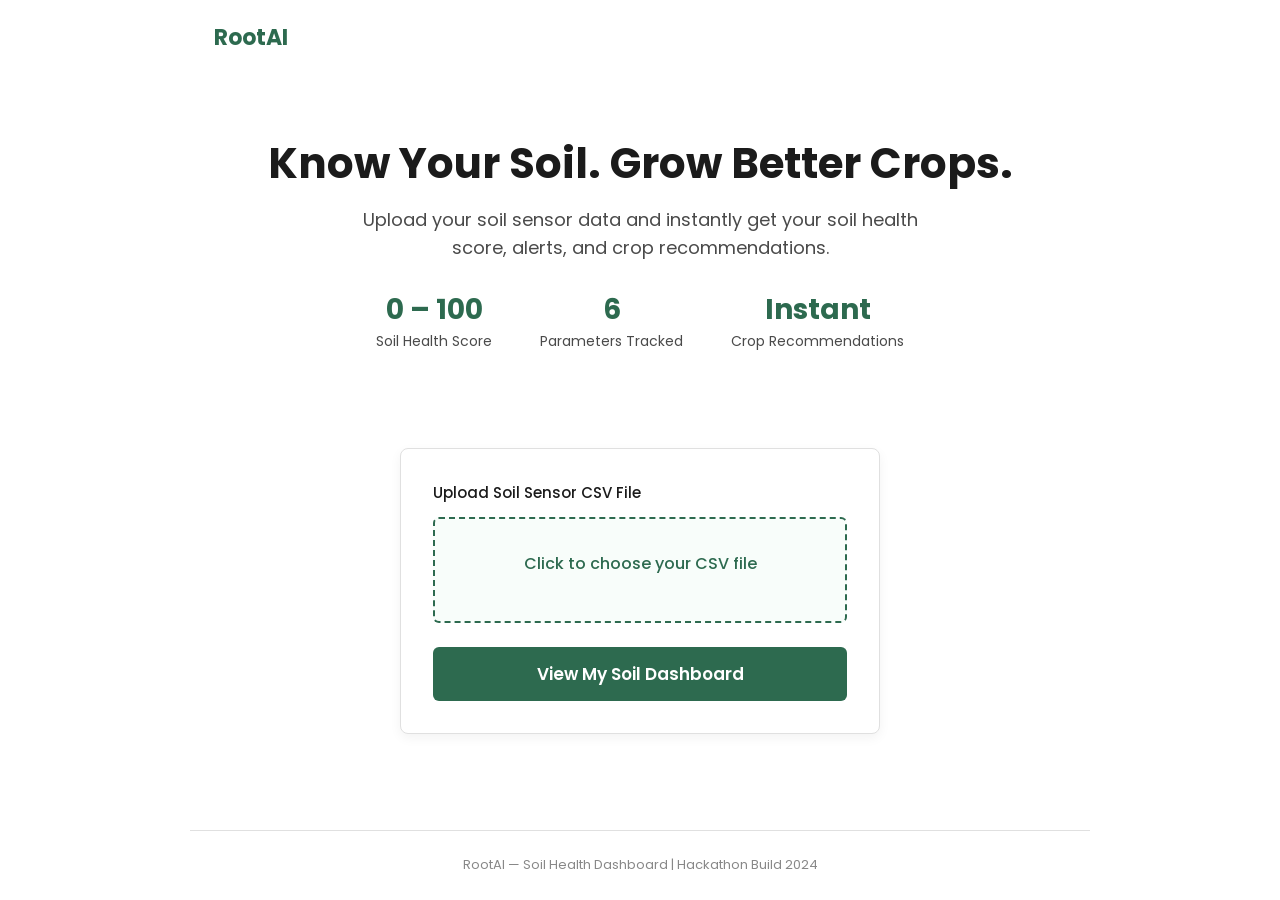
==== rootai-frontend/index.html @ 00239bf8 "landing page" ====
<!DOCTYPE html>
<html lang="en">

<head>
    <meta charset="UTF-8">
    <meta name="viewport" content="width=device-width, initial-scale=1.0">
    <title>RootAI — Soil Health Dashboard</title>

    <!-- Google Fonts: Poppins -->
    <link rel="preconnect" href="https://fonts.googleapis.com">
    <link rel="preconnect" href="https://fonts.gstatic.com" crossorigin>
    <link href="https://fonts.googleapis.com/css2?family=Poppins:wght@400;500;600;700&display=swap" rel="stylesheet">

    <link rel="stylesheet" href="css/index.css">
</head>

<body>

    <div class="container">
        <header class="navbar">
            <div class="logo">RootAI</div>
        </header>
    </div>

    <main class="container">
        <!-- Hero Section -->
        <section class="hero">
            <h1 class="hero-heading">Know Your Soil. Grow Better Crops.</h1>
            <p class="hero-subtext">
                Upload your soil sensor data and instantly get your soil health score, alerts, and crop recommendations.
            </p>

            <div class="stats-row">
                <div class="stat-item">
                    <div class="stat-value">0 – 100</div>
                    <div class="stat-label">Soil Health Score</div>
                </div>
                <div class="stat-item">
                    <div class="stat-value">6</div>
                    <div class="stat-label">Parameters Tracked</div>
                </div>
                <div class="stat-item">
                    <div class="stat-value">Instant</div>
                    <div class="stat-label">Crop Recommendations</div>
                </div>
            </div>
        </section>

        <!-- Upload Card -->
        <section class="upload-card-container">
            <div class="upload-card">
                <label class="input-label">Upload Soil Sensor CSV File</label>

                <div class="upload-area">
                    <input type="file" id="csv-upload" class="upload-input-file" accept=".csv">
                    <div class="upload-area-text">Click to choose your CSV file</div>
                    <div class="filename-display" id="filename-text"></div>
                </div>

                <button id="btn-submit" class="btn-submit">View My Soil Dashboard</button>
                <div id="error-message" class="error-msg">Please upload a CSV file first</div>
            </div>
        </section>
    </main>

    <footer class="footer container">
        RootAI — Soil Health Dashboard | Hackathon Build 2024
    </footer>

    <script src="js/index.js"></script>
</body>

</html>
---- rootai-frontend/css/index.css ----
/* Reset & Base Styles */
* {
    box-sizing: border-box;
    margin: 0;
    padding: 0;
}

body {
    font-family: 'Poppins', sans-serif;
    background-color: #ffffff;
    color: #4a4a4a;
    line-height: 1.6;
    opacity: 0;
    animation: fadeIn 0.4s ease-out forwards;
    display: flex;
    flex-direction: column;
    min-height: 100vh;
}

@keyframes fadeIn {
    to {
        opacity: 1;
    }
}

/* Typography */
h1,
.heading-text {
    color: #1b1b1b;
    font-weight: 700;
}

/* Layout Containers */
.container {
    width: 100%;
    max-width: 900px;
    margin: 0 auto;
    padding: 0 24px;
}

/* Navbar */
.navbar {
    padding: 20px 0;
    display: flex;
    justify-content: space-between;
    align-items: center;
}

.navbar .logo {
    color: #2d6a4f;
    font-size: 22px;
    font-weight: 700;
}

/* Main Content Area */
main {
    flex: 1;
    display: flex;
    flex-direction: column;
    align-items: center;
}

/* Hero Section */
.hero {
    text-align: center;
    padding-top: 64px;
    padding-bottom: 48px;
    width: 100%;
}

.hero-heading {
    font-size: 42px;
    margin-bottom: 16px;
    line-height: 1.2;
}

.hero-subtext {
    font-size: 18px;
    color: #4a4a4a;
    max-width: 600px;
    margin: 0 auto;
}

/* Stats Row */
.stats-row {
    display: flex;
    justify-content: center;
    gap: 48px;
    margin-top: 32px;
}

.stat-item {
    text-align: center;
}

.stat-value {
    color: #2d6a4f;
    font-size: 28px;
    font-weight: 700;
    margin-bottom: 4px;
    line-height: 1.1;
}

.stat-label {
    color: #4a4a4a;
    font-size: 14px;
}

/* Upload Card */
.upload-card-container {
    width: 100%;
    max-width: 480px;
    margin-top: 48px;
    margin-bottom: 64px;
}

.upload-card {
    background: #ffffff;
    border: 1px solid #e0e0e0;
    box-shadow: 0 4px 12px rgba(0, 0, 0, 0.05);
    border-radius: 8px;
    padding: 32px;
    width: 100%;
}

.input-label {
    display: block;
    font-size: 15px;
    color: #1b1b1b;
    font-weight: 500;
    margin-bottom: 12px;
}

.upload-area {
    border: 2px dashed #2d6a4f;
    border-radius: 6px;
    padding: 32px 16px;
    text-align: center;
    cursor: pointer;
    background-color: #f8fdfa;
    transition: background-color 0.2s;
    position: relative;
    margin-bottom: 24px;
}

.upload-area:hover {
    background-color: #edf7f2;
}

.upload-area-text {
    font-size: 16px;
    color: #2d6a4f;
    font-weight: 500;
}

.upload-input-file {
    position: absolute;
    top: 0;
    left: 0;
    width: 100%;
    height: 100%;
    opacity: 0;
    cursor: pointer;
}

.filename-display {
    margin-top: 12px;
    font-size: 14px;
    color: #2d6a4f;
    font-weight: 500;
    word-break: break-all;
}

.btn-submit {
    display: block;
    width: 100%;
    background-color: #2d6a4f;
    color: #ffffff;
    border: none;
    font-size: 17px;
    font-weight: 600;
    font-family: 'Poppins', sans-serif;
    padding: 14px;
    border-radius: 6px;
    cursor: pointer;
    transition: background-color 0.2s;
}

.btn-submit:hover {
    background-color: #52b788;
}

.error-msg {
    color: #d32f2f;
    font-size: 14px;
    margin-top: 12px;
    text-align: center;
    display: none;
}

/* Footer */
.footer {
    width: 100%;
    text-align: center;
    padding: 24px 0;
    border-top: 1px solid #e0e0e0;
    color: #888888;
    font-size: 13px;
    margin-top: auto;
}

/* Responsive */
@media (max-width: 768px) {
    .hero-heading {
        font-size: 28px;
    }

    .stats-row {
        flex-direction: column;
        gap: 16px;
    }

    .upload-card-container {
        padding: 0 16px;
    }

    .upload-card {
        padding: 24px 16px;
    }

    .btn-submit {
        font-size: 16px;
    }
}
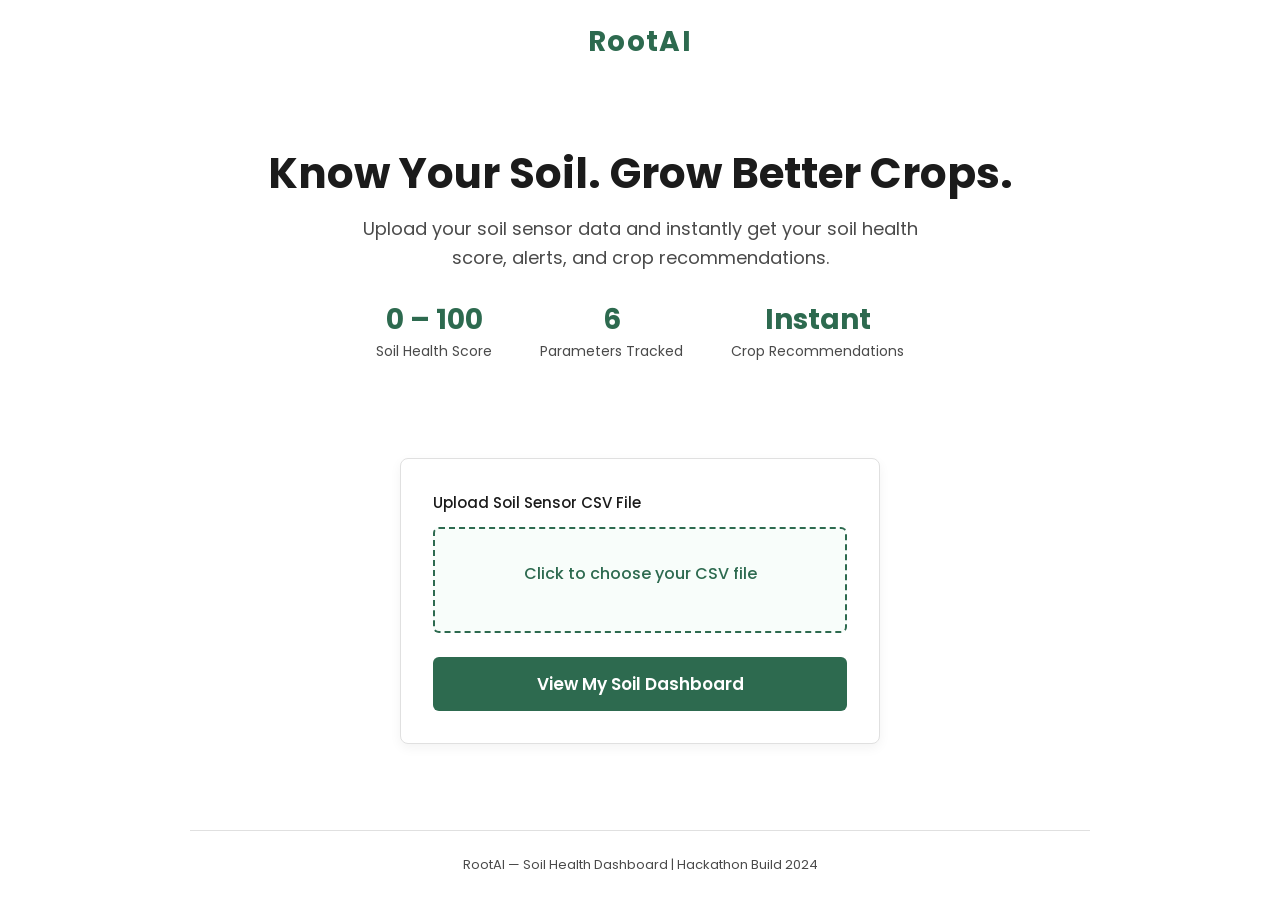
==== commit ddeb7ec2: "added prediction/chatbot page" ====
--- a/rootai-frontend/index.html
+++ b/rootai-frontend/index.html
@@ -12,6 +12,14 @@
     <link href="https://fonts.googleapis.com/css2?family=Poppins:wght@400;500;600;700&display=swap" rel="stylesheet">
 
     <link rel="stylesheet" href="css/index.css">
+
+    <script>
+        // Check exact match for dark mode immediately
+        if (localStorage.getItem('theme') === 'dark') {
+            document.documentElement.classList.add('dark'); // Fallback incase body doesn't exist yet
+            window.addEventListener('DOMContentLoaded', () => document.body.classList.add('dark'));
+        }
+    </script>
 </head>
 
 <body>
@@ -58,7 +66,6 @@
                 </div>
 
                 <button id="btn-submit" class="btn-submit">View My Soil Dashboard</button>
-                <div id="error-message" class="error-msg">Please upload a CSV file first</div>
             </div>
         </section>
     </main>
--- a/rootai-frontend/css/index.css
+++ b/rootai-frontend/css/index.css
@@ -1,3 +1,33 @@
+:root {
+    --bg: #ffffff;
+    --surface: #ffffff;
+    --surface2: #f8fdfa;
+    --border: #e0e0e0;
+    --primary: #2d6a4f;
+    --accent: #52b788;
+    --text: #1b1b1b;
+    --text-dim: #4a4a4a;
+    --critical: #dc2626;
+    --warning: #d97706;
+    --good: #16a34a;
+    --shadow: rgba(0, 0, 0, 0.05);
+}
+
+body.dark {
+    --bg: #121212;
+    --surface: #1e1e1e;
+    --surface2: #1f1f1f;
+    --border: #2a2a2a;
+    --primary: #4ade80;
+    --accent: #4ade80;
+    --text: #ffffff;
+    --text-dim: #b3b3b3;
+    --critical: #f87171;
+    --warning: #fbbf24;
+    --good: #4ade80;
+    --shadow: rgba(0, 0, 0, 0.5);
+}
+
 /* Reset & Base Styles */
 * {
     box-sizing: border-box;
@@ -7,8 +37,8 @@
 
 body {
     font-family: 'Poppins', sans-serif;
-    background-color: #ffffff;
-    color: #4a4a4a;
+    background-color: var(--bg);
+    color: var(--text-dim);
     line-height: 1.6;
     opacity: 0;
     animation: fadeIn 0.4s ease-out forwards;
@@ -26,7 +56,7 @@
 /* Typography */
 h1,
 .heading-text {
-    color: #1b1b1b;
+    color: var(--text);
     font-weight: 700;
 }
 
@@ -42,14 +72,15 @@
 .navbar {
     padding: 20px 0;
     display: flex;
-    justify-content: space-between;
+    justify-content: center;
     align-items: center;
 }
 
 .navbar .logo {
-    color: #2d6a4f;
-    font-size: 22px;
+    color: var(--primary);
+    font-size: 28px;
     font-weight: 700;
+    letter-spacing: 0.05em;
 }
 
 /* Main Content Area */
@@ -72,11 +103,12 @@
     font-size: 42px;
     margin-bottom: 16px;
     line-height: 1.2;
+    color: var(--text);
 }
 
 .hero-subtext {
     font-size: 18px;
-    color: #4a4a4a;
+    color: var(--text-dim);
     max-width: 600px;
     margin: 0 auto;
 }
@@ -94,7 +126,7 @@
 }
 
 .stat-value {
-    color: #2d6a4f;
+    color: var(--primary);
     font-size: 28px;
     font-weight: 700;
     margin-bottom: 4px;
@@ -102,7 +134,7 @@
 }
 
 .stat-label {
-    color: #4a4a4a;
+    color: var(--text-dim);
     font-size: 14px;
 }
 
@@ -115,9 +147,9 @@
 }
 
 .upload-card {
-    background: #ffffff;
-    border: 1px solid #e0e0e0;
-    box-shadow: 0 4px 12px rgba(0, 0, 0, 0.05);
+    background: var(--surface);
+    border: 1px solid var(--border);
+    box-shadow: 0 4px 12px var(--shadow);
     border-radius: 8px;
     padding: 32px;
     width: 100%;
@@ -126,30 +158,30 @@
 .input-label {
     display: block;
     font-size: 15px;
-    color: #1b1b1b;
+    color: var(--text);
     font-weight: 500;
     margin-bottom: 12px;
 }
 
 .upload-area {
-    border: 2px dashed #2d6a4f;
+    border: 2px dashed var(--primary);
     border-radius: 6px;
     padding: 32px 16px;
     text-align: center;
     cursor: pointer;
-    background-color: #f8fdfa;
+    background-color: var(--surface2);
     transition: background-color 0.2s;
     position: relative;
     margin-bottom: 24px;
 }
 
 .upload-area:hover {
-    background-color: #edf7f2;
+    background-color: var(--surface);
 }
 
 .upload-area-text {
     font-size: 16px;
-    color: #2d6a4f;
+    color: var(--primary);
     font-weight: 500;
 }
 
@@ -166,7 +198,7 @@
 .filename-display {
     margin-top: 12px;
     font-size: 14px;
-    color: #2d6a4f;
+    color: var(--primary);
     font-weight: 500;
     word-break: break-all;
 }
@@ -174,7 +206,7 @@
 .btn-submit {
     display: block;
     width: 100%;
-    background-color: #2d6a4f;
+    background-color: var(--primary);
     color: #ffffff;
     border: none;
     font-size: 17px;
@@ -187,24 +219,28 @@
 }
 
 .btn-submit:hover {
-    background-color: #52b788;
+    background-color: var(--accent);
 }
 
 .error-msg {
-    color: #d32f2f;
+    color: var(--critical);
     font-size: 14px;
     margin-top: 12px;
     text-align: center;
     display: none;
 }
 
+body.dark .btn-submit {
+    color: #121212;
+}
+
 /* Footer */
 .footer {
     width: 100%;
     text-align: center;
     padding: 24px 0;
-    border-top: 1px solid #e0e0e0;
-    color: #888888;
+    border-top: 1px solid var(--border);
+    color: var(--text-dim);
     font-size: 13px;
     margin-top: auto;
 }
